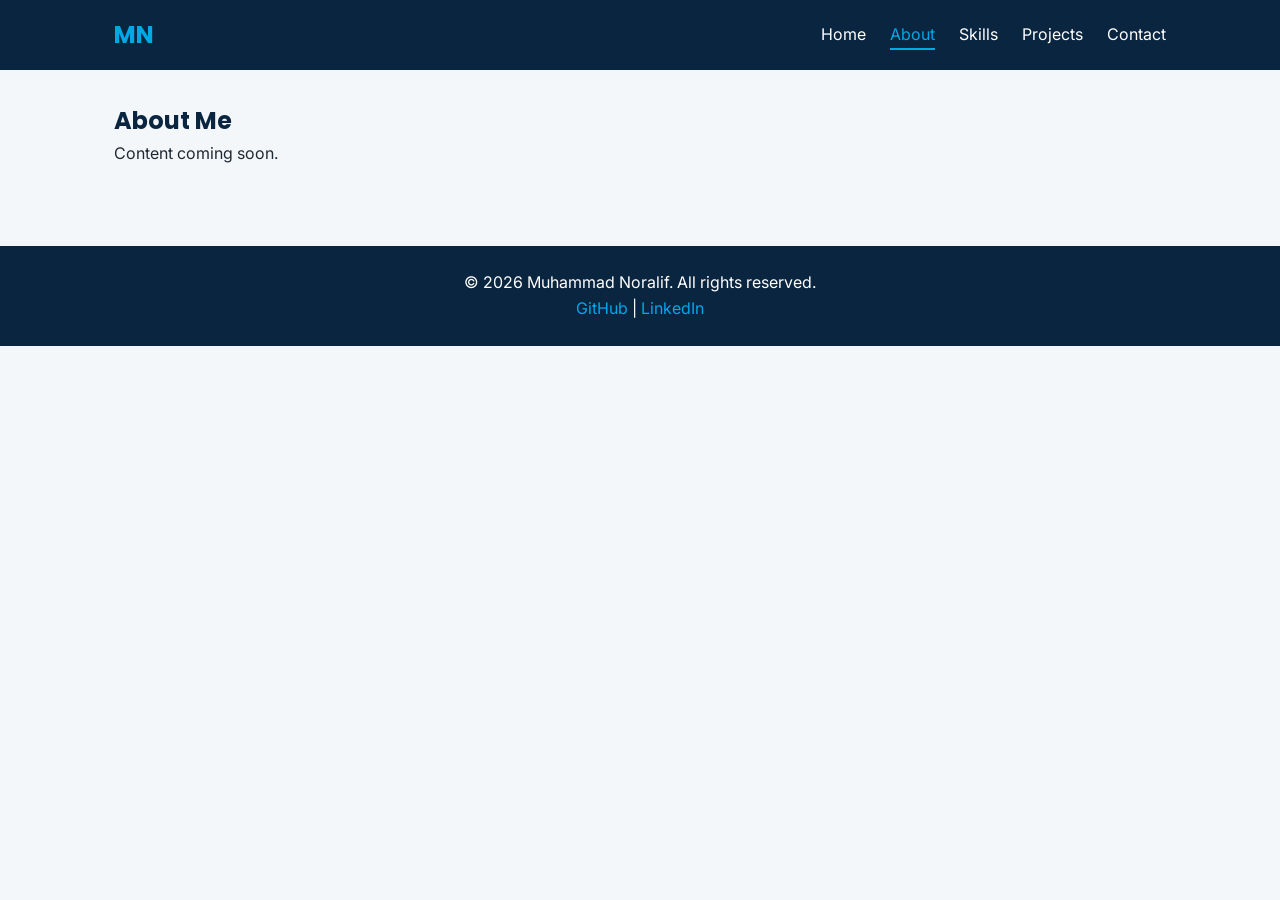
==== about.html @ f5b81783 "Add CSS styling and fonts to home page" ====
<!DOCTYPE html>
<html lang="en">
<head>
  <meta charset="UTF-8">
  <meta name="viewport" content="width=device-width, initial-scale=1.0">
  <title>About | Muhammad Noralif</title>
  <link rel="preconnect" href="https://fonts.googleapis.com">
  <link href="https://fonts.googleapis.com/css2?family=Inter:wght@400;600&family=Poppins:wght@600;700&display=swap" rel="stylesheet">
  <link rel="stylesheet" href="css/style.css">
</head>
<body>

  <header>
    <nav>
      <a href="index.html" class="logo">MN</a>
      <ul class="nav-links">
        <li><a href="index.html">Home</a></li>
        <li><a href="about.html" class="active">About</a></li>
        <li><a href="skills.html">Skills</a></li>
        <li><a href="projects.html">Projects</a></li>
        <li><a href="contact.html">Contact</a></li>
      </ul>
    </nav>
  </header>

  <main>
    <section>
      <h1>About Me</h1>
      <p>Content coming soon.</p>
    </section>
  </main>

  <footer>
    <p>&copy; 2026 Muhammad Noralif. All rights reserved.</p>
    <p>
      <a href="https://github.com/MUHAMMADALEEP">GitHub</a> |
      <a href="https://www.linkedin.com/">LinkedIn</a>
    </p>
  </footer>

  <script src="js/script.js"></script>
</body>
</html>
---- css/style.css ----
/* ===== Variables ===== */
:root {
  --primary: #0a2540;
  --accent: #00a8e8;
  --light: #f4f7fa;
  --text: #1f2933;
  --white: #ffffff;
  --font-heading: 'Poppins', sans-serif;
  --font-body: 'Inter', sans-serif;
}

/* ===== Reset & Base ===== */
* {
  margin: 0;
  padding: 0;
  box-sizing: border-box;
}

body {
  font-family: var(--font-body);
  color: var(--text);
  background: var(--light);
  line-height: 1.6;
}

h1, h2, h3 {
  font-family: var(--font-heading);
  color: var(--primary);
}

a {
  text-decoration: none;
}

/* ===== Navigation ===== */
header {
  background: var(--primary);
  position: sticky;
  top: 0;
  z-index: 100;
}

nav {
  display: flex;
  justify-content: space-between;
  align-items: center;
  max-width: 1100px;
  margin: 0 auto;
  padding: 1rem 1.5rem;
}

.logo {
  font-family: var(--font-heading);
  font-size: 1.5rem;
  font-weight: 700;
  color: var(--accent);
}

.nav-links {
  display: flex;
  list-style: none;
  gap: 1.5rem;
}

.nav-links a {
  color: var(--white);
  padding-bottom: 4px;
  border-bottom: 2px solid transparent;
  transition: color 0.3s, border-color 0.3s;
}

.nav-links a:hover,
.nav-links a.active {
  color: var(--accent);
  border-color: var(--accent);
}

/* ===== Layout ===== */
main {
  max-width: 1100px;
  margin: 0 auto;
  padding: 2rem 1.5rem;
}

/* ===== Hero ===== */
.hero {
  text-align: center;
  padding: 3rem 1rem;
}

.hero h1 {
  font-size: 2.8rem;
}

.tagline {
  font-size: 1.3rem;
  color: var(--accent);
  font-weight: 600;
  margin: 0.5rem 0 1rem;
}

.intro {
  max-width: 600px;
  margin: 0 auto 1.5rem;
}

.profile-pic {
  width: 160px;
  height: 160px;
  border-radius: 50%;
  object-fit: cover;
  border: 4px solid var(--accent);
  margin-bottom: 1rem;
}

/* ===== Buttons ===== */
.cta-buttons {
  display: flex;
  justify-content: center;
  gap: 1rem;
  flex-wrap: wrap;
}

.btn {
  display: inline-block;
  padding: 0.7rem 1.6rem;
  background: var(--accent);
  color: var(--white);
  border: 2px solid var(--accent);
  border-radius: 6px;
  font-weight: 600;
  transition: background 0.3s, color 0.3s, transform 0.3s;
}

.btn:hover {
  background: var(--primary);
  border-color: var(--primary);
  transform: translateY(-3px);
}

.btn-outline {
  background: transparent;
  color: var(--accent);
}

.btn-outline:hover {
  color: var(--white);
}

/* ===== Highlights ===== */
.highlights {
  text-align: center;
  margin-top: 2rem;
}

.highlights ul {
  display: flex;
  justify-content: center;
  gap: 1.5rem;
  list-style: none;
  margin-top: 1rem;
  flex-wrap: wrap;
}

.highlights li {
  background: var(--white);
  padding: 1.5rem 2rem;
  border-radius: 10px;
  box-shadow: 0 2px 8px rgba(0, 0, 0, 0.08);
  min-width: 140px;
  transition: transform 0.3s, box-shadow 0.3s;
}

.highlights li:hover {
  transform: translateY(-5px);
  box-shadow: 0 6px 16px rgba(0, 0, 0, 0.15);
}

.highlights strong {
  display: block;
  font-size: 2rem;
  color: var(--accent);
}

/* ===== Footer ===== */
footer {
  background: var(--primary);
  color: var(--white);
  text-align: center;
  padding: 1.5rem;
  margin-top: 3rem;
}

footer a {
  color: var(--accent);
}

footer a:hover {
  text-decoration: underline;
}
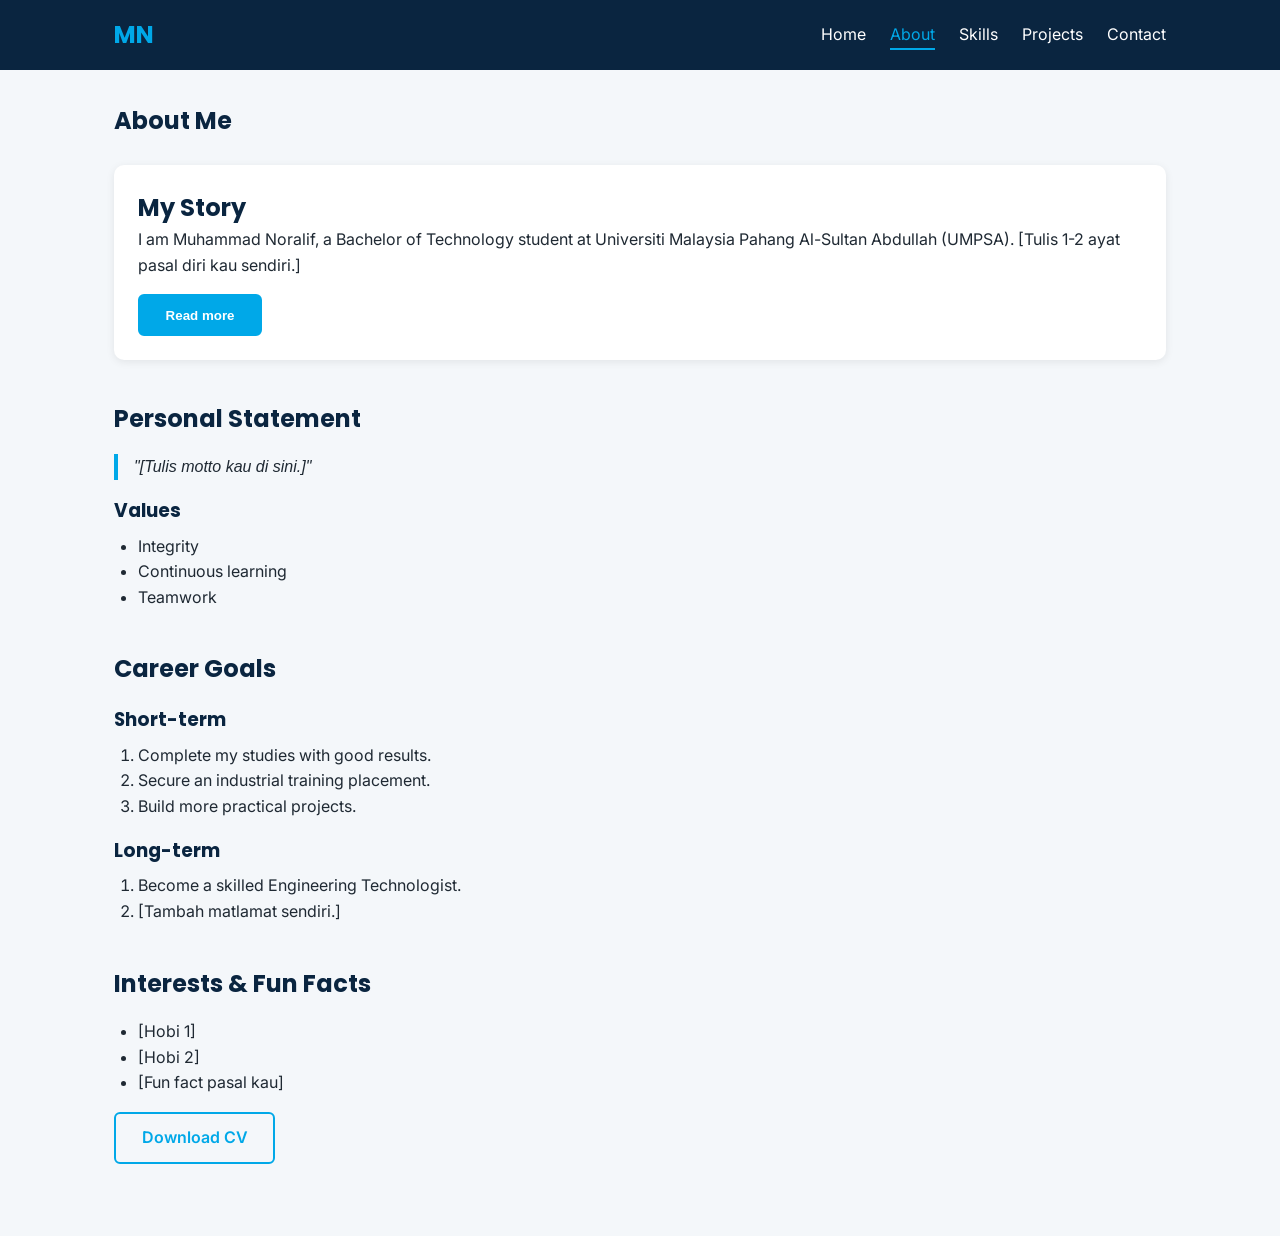
==== commit 5300fd40: "Add automatic copyright year" ====
--- a/about.html
+++ b/about.html
@@ -23,21 +23,62 @@
     </nav>
   </header>
 
-  <main>
-    <section>
-      <h1>About Me</h1>
-      <p>Content coming soon.</p>
-    </section>
-  </main>
+ <main>
+  <section>
+    <h1>About Me</h1>
 
-  <footer>
-    <p>&copy; 2026 Muhammad Noralif. All rights reserved.</p>
-    <p>
-      <a href="https://github.com/MUHAMMADALEEP">GitHub</a> |
-      <a href="https://www.linkedin.com/">LinkedIn</a>
-    </p>
-  </footer>
+    <article class="about-card">
+      <h2>My Story</h2>
+      <p>
+        I am Muhammad Noralif, a Bachelor of Technology student at
+        Universiti Malaysia Pahang Al-Sultan Abdullah (UMPSA).
+        [Tulis 1-2 ayat pasal diri kau sendiri.]
+      </p>
+      <div id="more-text" class="more-text">
+        <p>
+          [Tulis cerita lanjut: kenapa kau pilih bidang ni, pengalaman
+          yang membentuk kau, dan apa yang kau minat.]
+        </p>
+      </div>
+      <button id="read-more-btn" class="btn">Read more</button>
+    </article>
+  </section>
 
-  <script src="js/script.js"></script>
-</body>
-</html>+  <section>
+    <h2>Personal Statement</h2>
+    <blockquote class="motto">
+      "[Tulis motto kau di sini.]"
+    </blockquote>
+    <h3>Values</h3>
+    <ul>
+      <li>Integrity</li>
+      <li>Continuous learning</li>
+      <li>Teamwork</li>
+    </ul>
+  </section>
+
+  <section>
+    <h2>Career Goals</h2>
+    <h3>Short-term</h3>
+    <ol>
+      <li>Complete my studies with good results.</li>
+      <li>Secure an industrial training placement.</li>
+      <li>Build more practical projects.</li>
+    </ol>
+    <h3>Long-term</h3>
+    <ol>
+      <li>Become a skilled Engineering Technologist.</li>
+      <li>[Tambah matlamat sendiri.]</li>
+    </ol>
+  </section>
+
+  <section>
+    <h2>Interests &amp; Fun Facts</h2>
+    <ul>
+      <li>[Hobi 1]</li>
+      <li>[Hobi 2]</li>
+      <li>[Fun fact pasal kau]</li>
+    </ul>
+    <a href="docs/resume.pdf" class="btn btn-outline" download>Download CV</a>
+  </section>
+</main>
--- a/css/style.css
+++ b/css/style.css
@@ -197,4 +197,373 @@
 
 footer a:hover {
   text-decoration: underline;
+}
+
+/* ===== Sections & Headings ===== */
+main section {
+  margin-bottom: 2.5rem;
+}
+
+main section > h1 {
+  margin-bottom: 1.5rem;
+}
+
+main section > h2 {
+  margin-bottom: 1rem;
+}
+
+/* ===== Tabs (Skills) ===== */
+.tabs {
+  display: flex;
+  gap: 0.5rem;
+  margin-bottom: 1.5rem;
+}
+
+.tab-btn {
+  padding: 0.6rem 1.4rem;
+  border: 2px solid var(--accent);
+  background: transparent;
+  color: var(--accent);
+  border-radius: 6px;
+  font-family: var(--font-body);
+  font-weight: 600;
+  cursor: pointer;
+  transition: background 0.3s, color 0.3s;
+}
+
+.tab-btn:hover,
+.tab-btn.active {
+  background: var(--accent);
+  color: var(--white);
+}
+
+.tab-content {
+  display: none;
+}
+
+.tab-content.active {
+  display: block;
+}
+
+/* ===== Skill Bars ===== */
+.skill {
+  margin-bottom: 1.2rem;
+}
+
+.skill-info {
+  display: flex;
+  justify-content: space-between;
+  font-weight: 600;
+  margin-bottom: 0.3rem;
+}
+
+.skill-bar {
+  height: 12px;
+  background: #dde3ea;
+  border-radius: 10px;
+  overflow: hidden;
+}
+
+.skill-fill {
+  height: 100%;
+  width: 0;
+  background: var(--accent);
+  border-radius: 10px;
+  transition: width 1s ease;
+}
+
+/* ===== Table ===== */
+table {
+  width: 100%;
+  border-collapse: collapse;
+  background: var(--white);
+  border-radius: 8px;
+  overflow: hidden;
+  box-shadow: 0 2px 8px rgba(0, 0, 0, 0.08);
+}
+
+th, td {
+  padding: 0.8rem 1rem;
+  text-align: left;
+}
+
+th {
+  background: var(--primary);
+  color: var(--white);
+}
+
+tr:nth-child(even) td {
+  background: var(--light);
+}
+
+/* ===== Projects ===== */
+.filter-buttons {
+  display: flex;
+  gap: 0.5rem;
+  flex-wrap: wrap;
+  margin-bottom: 1.5rem;
+}
+
+.filter-btn {
+  padding: 0.5rem 1.2rem;
+  border: 2px solid var(--primary);
+  background: transparent;
+  color: var(--primary);
+  border-radius: 20px;
+  font-family: var(--font-body);
+  font-weight: 600;
+  cursor: pointer;
+  transition: background 0.3s, color 0.3s;
+}
+
+.filter-btn:hover,
+.filter-btn.active {
+  background: var(--primary);
+  color: var(--white);
+}
+
+.project-grid {
+  display: grid;
+  grid-template-columns: repeat(auto-fit, minmax(250px, 1fr));
+  gap: 1.5rem;
+}
+
+.project-card {
+  background: var(--white);
+  padding: 1.5rem;
+  border-radius: 10px;
+  box-shadow: 0 2px 8px rgba(0, 0, 0, 0.08);
+  transition: transform 0.3s, box-shadow 0.3s;
+}
+
+.project-card:hover {
+  transform: translateY(-5px);
+  box-shadow: 0 6px 16px rgba(0, 0, 0, 0.15);
+}
+
+.project-card h3 {
+  margin-bottom: 0.5rem;
+}
+
+.project-card.hide {
+  display: none;
+}
+
+.tag {
+  display: inline-block;
+  background: var(--light);
+  color: var(--accent);
+  padding: 0.2rem 0.8rem;
+  border-radius: 20px;
+  font-size: 0.85rem;
+  font-weight: 600;
+  margin: 0.8rem 0;
+}
+
+.details-btn {
+  display: block;
+  padding: 0.5rem 1.2rem;
+  background: var(--accent);
+  color: var(--white);
+  border: none;
+  border-radius: 6px;
+  font-family: var(--font-body);
+  font-weight: 600;
+  cursor: pointer;
+  transition: background 0.3s;
+}
+
+.details-btn:hover {
+  background: var(--primary);
+}
+
+/* ===== Modal ===== */
+.modal {
+  display: none;
+  position: fixed;
+  inset: 0;
+  background: rgba(0, 0, 0, 0.6);
+  justify-content: center;
+  align-items: center;
+  z-index: 200;
+  padding: 1rem;
+}
+
+.modal.open {
+  display: flex;
+}
+
+.modal-content {
+  position: relative;
+  background: var(--white);
+  padding: 2rem;
+  border-radius: 10px;
+  max-width: 500px;
+  width: 100%;
+}
+
+.modal-content h2 {
+  margin-bottom: 1rem;
+}
+
+.modal-content p {
+  margin-bottom: 0.6rem;
+}
+
+.modal-close {
+  position: absolute;
+  top: 0.5rem;
+  right: 1rem;
+  background: none;
+  border: none;
+  font-size: 2rem;
+  cursor: pointer;
+  color: var(--primary);
+}
+
+/* ===== Contact ===== */
+.contact-layout {
+  display: grid;
+  grid-template-columns: 2fr 1fr;
+  gap: 2rem;
+}
+
+.form-group {
+  margin-bottom: 1.2rem;
+}
+
+.form-group label {
+  display: block;
+  font-weight: 600;
+  margin-bottom: 0.3rem;
+}
+
+.form-group input,
+.form-group textarea {
+  width: 100%;
+  padding: 0.7rem;
+  border: 2px solid #cbd2d9;
+  border-radius: 6px;
+  font-family: var(--font-body);
+  font-size: 1rem;
+  transition: border-color 0.3s;
+}
+
+.form-group input:focus,
+.form-group textarea:focus {
+  outline: none;
+  border-color: var(--accent);
+}
+
+.form-group input.invalid,
+.form-group textarea.invalid {
+  border-color: #d64545;
+}
+
+.error {
+  color: #d64545;
+  font-size: 0.85rem;
+}
+
+.success {
+  color: #1f8f4e;
+  font-weight: 600;
+  margin-top: 1rem;
+}
+
+.contact-info {
+  background: var(--white);
+  padding: 1.5rem;
+  border-radius: 10px;
+  box-shadow: 0 2px 8px rgba(0, 0, 0, 0.08);
+  align-self: start;
+}
+
+.contact-info h2 {
+  margin-bottom: 1rem;
+}
+
+.contact-info ul {
+  list-style: none;
+}
+
+.contact-info li {
+  margin-bottom: 0.8rem;
+}
+
+.contact-info a {
+  color: var(--accent);
+}
+
+.contact-info a:hover {
+  text-decoration: underline;
+}
+
+/* ===== Responsive ===== */
+@media (max-width: 768px) {
+  .hero h1 {
+    font-size: 2.2rem;
+  }
+
+  .contact-layout {
+    grid-template-columns: 1fr;
+  }
+}
+
+@media (max-width: 480px) {
+  .hero h1 {
+    font-size: 1.8rem;
+  }
+
+  nav {
+    flex-direction: column;
+    gap: 0.8rem;
+  }
+
+  .nav-links {
+    gap: 0.9rem;
+    flex-wrap: wrap;
+    justify-content: center;
+  }
+
+  .tabs {
+    flex-direction: column;
+  }
+}
+
+/* ===== About ===== */
+.about-card {
+  background: var(--white);
+  padding: 1.5rem;
+  border-radius: 10px;
+  box-shadow: 0 2px 8px rgba(0, 0, 0, 0.08);
+}
+
+.about-card p {
+  margin-bottom: 1rem;
+}
+
+.more-text {
+  display: none;
+}
+
+.more-text.show {
+  display: block;
+}
+
+.motto {
+  border-left: 4px solid var(--accent);
+  padding-left: 1rem;
+  font-style: italic;
+  margin-bottom: 1rem;
+}
+
+main section ul,
+main section ol {
+  margin: 0.5rem 0 1rem 1.5rem;
+}
+
+.contact-info ul,
+.highlights ul {
+  margin-left: 0;
 }
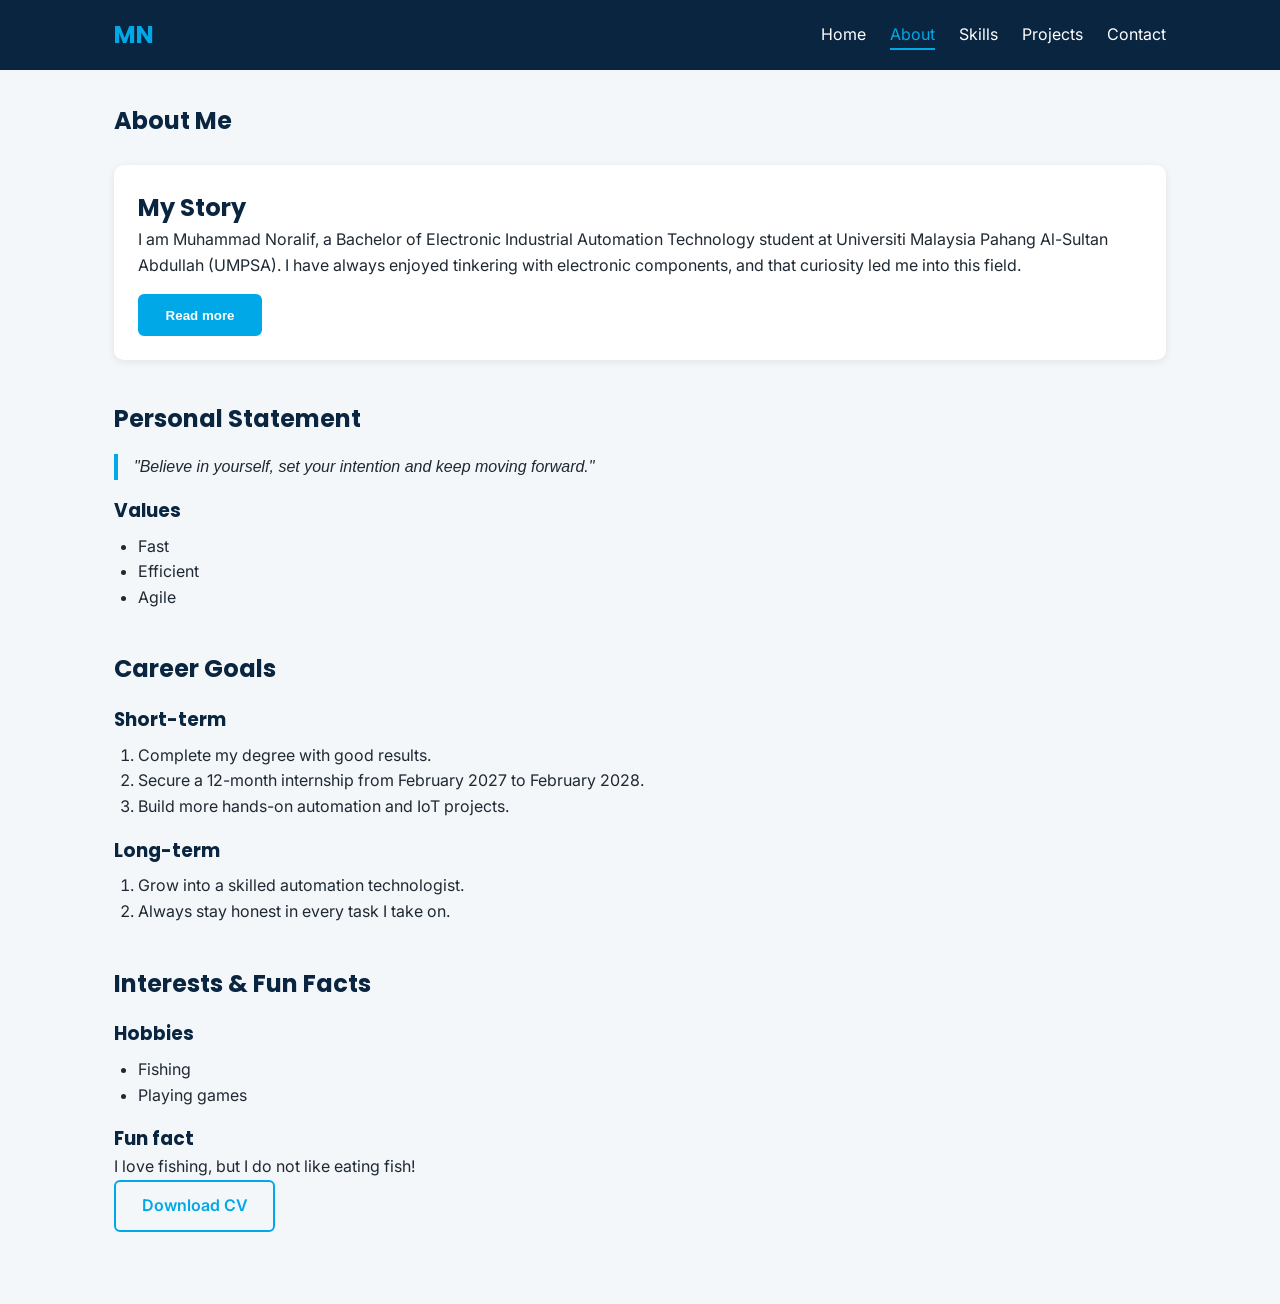
==== commit a1e9e8c9: "Add about page content" ====
--- a/about.html
+++ b/about.html
@@ -13,6 +13,7 @@
   <header>
     <nav>
       <a href="index.html" class="logo">MN</a>
+      <button id="menu-toggle" class="menu-toggle" aria-label="Toggle menu">&#9776;</button>
       <ul class="nav-links">
         <li><a href="index.html">Home</a></li>
         <li><a href="about.html" class="active">About</a></li>
@@ -30,14 +31,23 @@
     <article class="about-card">
       <h2>My Story</h2>
       <p>
-        I am Muhammad Noralif, a Bachelor of Technology student at
-        Universiti Malaysia Pahang Al-Sultan Abdullah (UMPSA).
-        [Tulis 1-2 ayat pasal diri kau sendiri.]
+        I am Muhammad Noralif, a Bachelor of Electronic Industrial Automation
+        Technology student at Universiti Malaysia Pahang Al-Sultan Abdullah
+        (UMPSA). I have always enjoyed tinkering with electronic components,
+        and that curiosity led me into this field.
       </p>
       <div id="more-text" class="more-text">
         <p>
-          [Tulis cerita lanjut: kenapa kau pilih bidang ni, pengalaman
-          yang membentuk kau, dan apa yang kau minat.]
+          I chose Kolej Vokasional Slim River because I found the
+          academic subjects in secondary school hard to keep up with, and
+          hands-on learning suited me better. My six-month internship at
+          DLA Engineering let me explore much more, from wiring to
+          installing access control systems on real sites.
+        </p>
+        <p>
+          Running my own online business taught me how to communicate
+          with different kinds of people, a skill I use in group projects
+          and at work.
         </p>
       </div>
       <button id="read-more-btn" class="btn">Read more</button>
@@ -47,13 +57,13 @@
   <section>
     <h2>Personal Statement</h2>
     <blockquote class="motto">
-      "[Tulis motto kau di sini.]"
+      "Believe in yourself, set your intention and keep moving forward."
     </blockquote>
     <h3>Values</h3>
     <ul>
-      <li>Integrity</li>
-      <li>Continuous learning</li>
-      <li>Teamwork</li>
+      <li>Fast</li>
+      <li>Efficient</li>
+      <li>Agile</li>
     </ul>
   </section>
 
@@ -61,24 +71,26 @@
     <h2>Career Goals</h2>
     <h3>Short-term</h3>
     <ol>
-      <li>Complete my studies with good results.</li>
-      <li>Secure an industrial training placement.</li>
-      <li>Build more practical projects.</li>
+      <li>Complete my degree with good results.</li>
+      <li>Secure a 12-month internship from February 2027 to February 2028.</li>
+      <li>Build more hands-on automation and IoT projects.</li>
     </ol>
     <h3>Long-term</h3>
     <ol>
-      <li>Become a skilled Engineering Technologist.</li>
-      <li>[Tambah matlamat sendiri.]</li>
+      <li>Grow into a skilled automation technologist.</li>
+      <li>Always stay honest in every task I take on.</li>
     </ol>
   </section>
 
   <section>
     <h2>Interests &amp; Fun Facts</h2>
+    <h3>Hobbies</h3>
     <ul>
-      <li>[Hobi 1]</li>
-      <li>[Hobi 2]</li>
-      <li>[Fun fact pasal kau]</li>
+      <li>Fishing</li>
+      <li>Playing games</li>
     </ul>
+    <h3>Fun fact</h3>
+    <p>I love fishing, but I do not like eating fish!</p>
     <a href="docs/resume.pdf" class="btn btn-outline" download>Download CV</a>
   </section>
 </main>
--- a/css/style.css
+++ b/css/style.css
@@ -531,6 +531,49 @@
   }
 }
 
+/* ===== Hamburger menu ===== */
+.menu-toggle {
+  display: none;
+  background: none;
+  border: none;
+  color: var(--white);
+  font-size: 1.8rem;
+  cursor: pointer;
+}
+
+@media (max-width: 768px) {
+  nav {
+    flex-wrap: wrap;
+  }
+
+  .menu-toggle {
+    display: block;
+  }
+
+  .nav-links {
+    display: none;
+    flex-direction: column;
+    width: 100%;
+    gap: 0.8rem;
+    padding-top: 1rem;
+  }
+
+  .nav-links.open {
+    display: flex;
+  }
+}
+
+@media (max-width: 480px) {
+  nav {
+    flex-direction: row;
+  }
+
+  .nav-links {
+    justify-content: flex-start;
+    flex-wrap: nowrap;
+  }
+}
+
 /* ===== About ===== */
 .about-card {
   background: var(--white);
@@ -566,4 +609,5 @@
 .contact-info ul,
 .highlights ul {
   margin-left: 0;
-}+}
+
